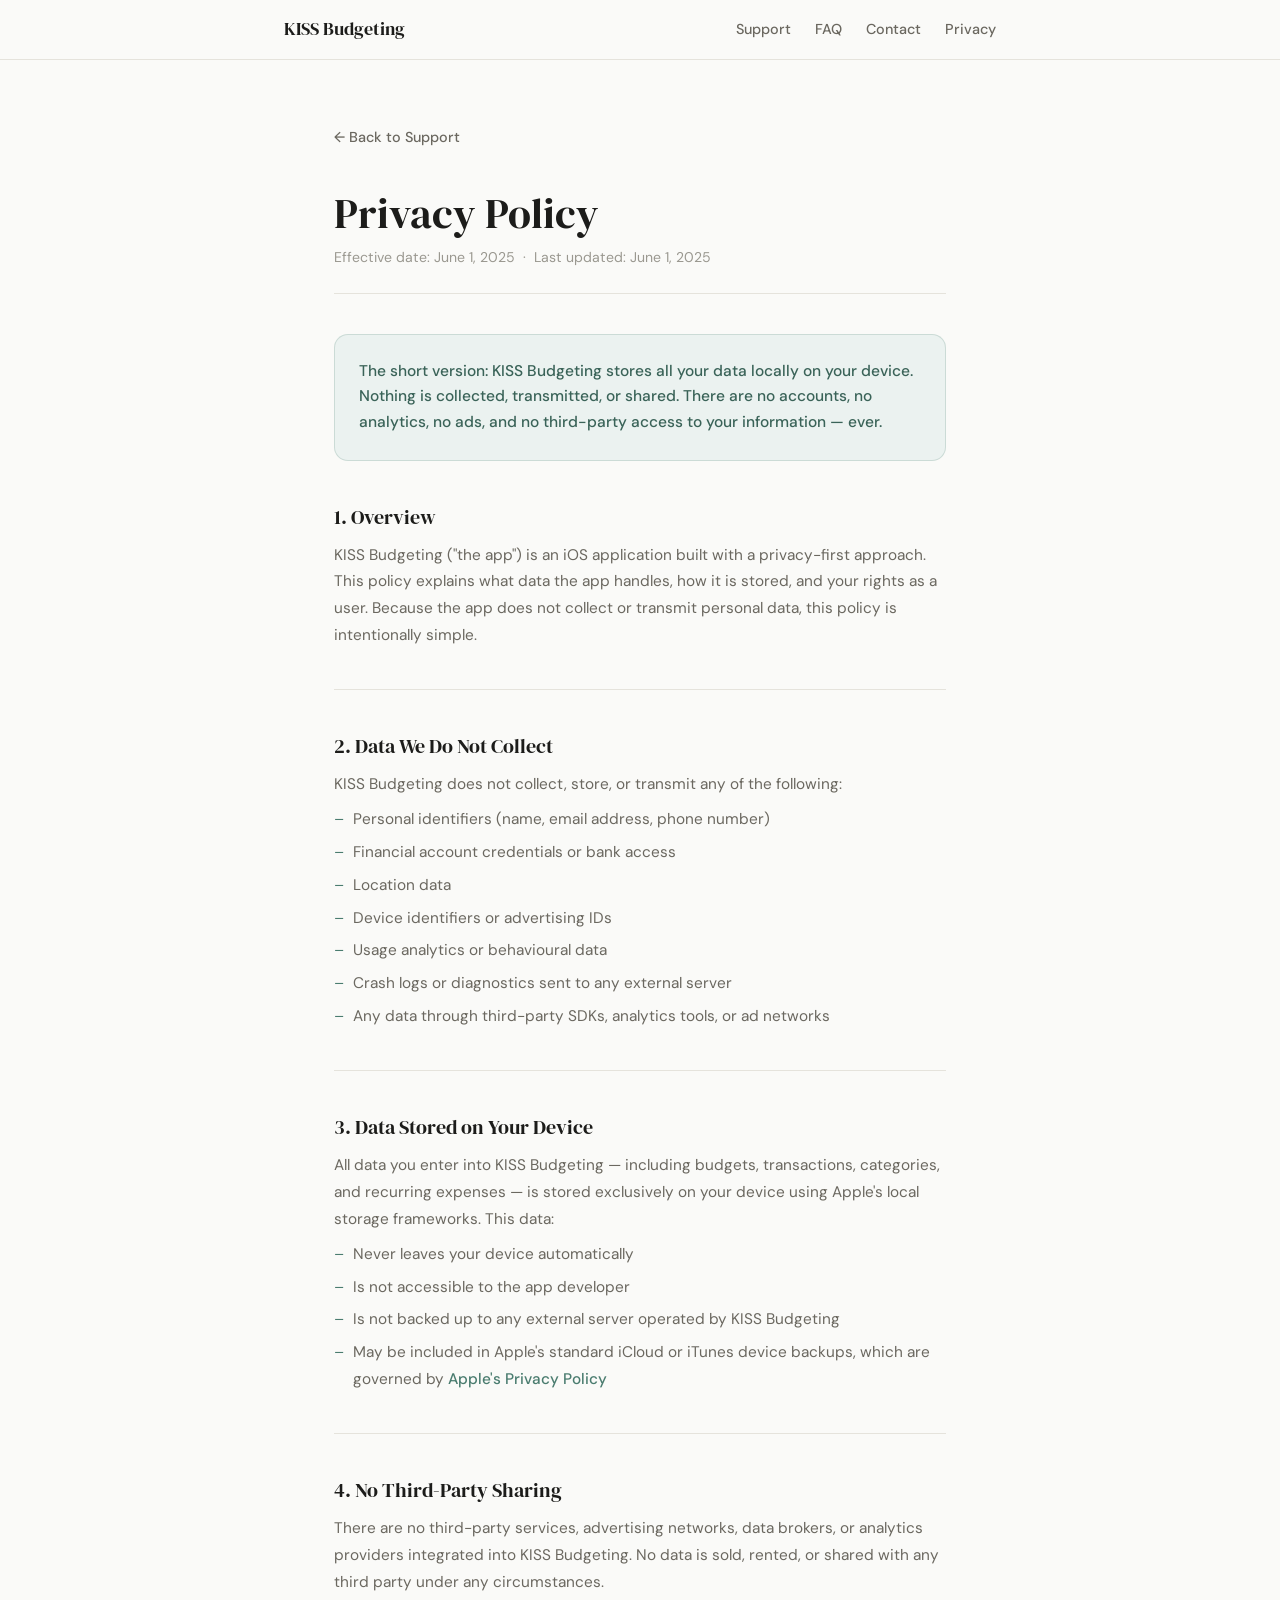
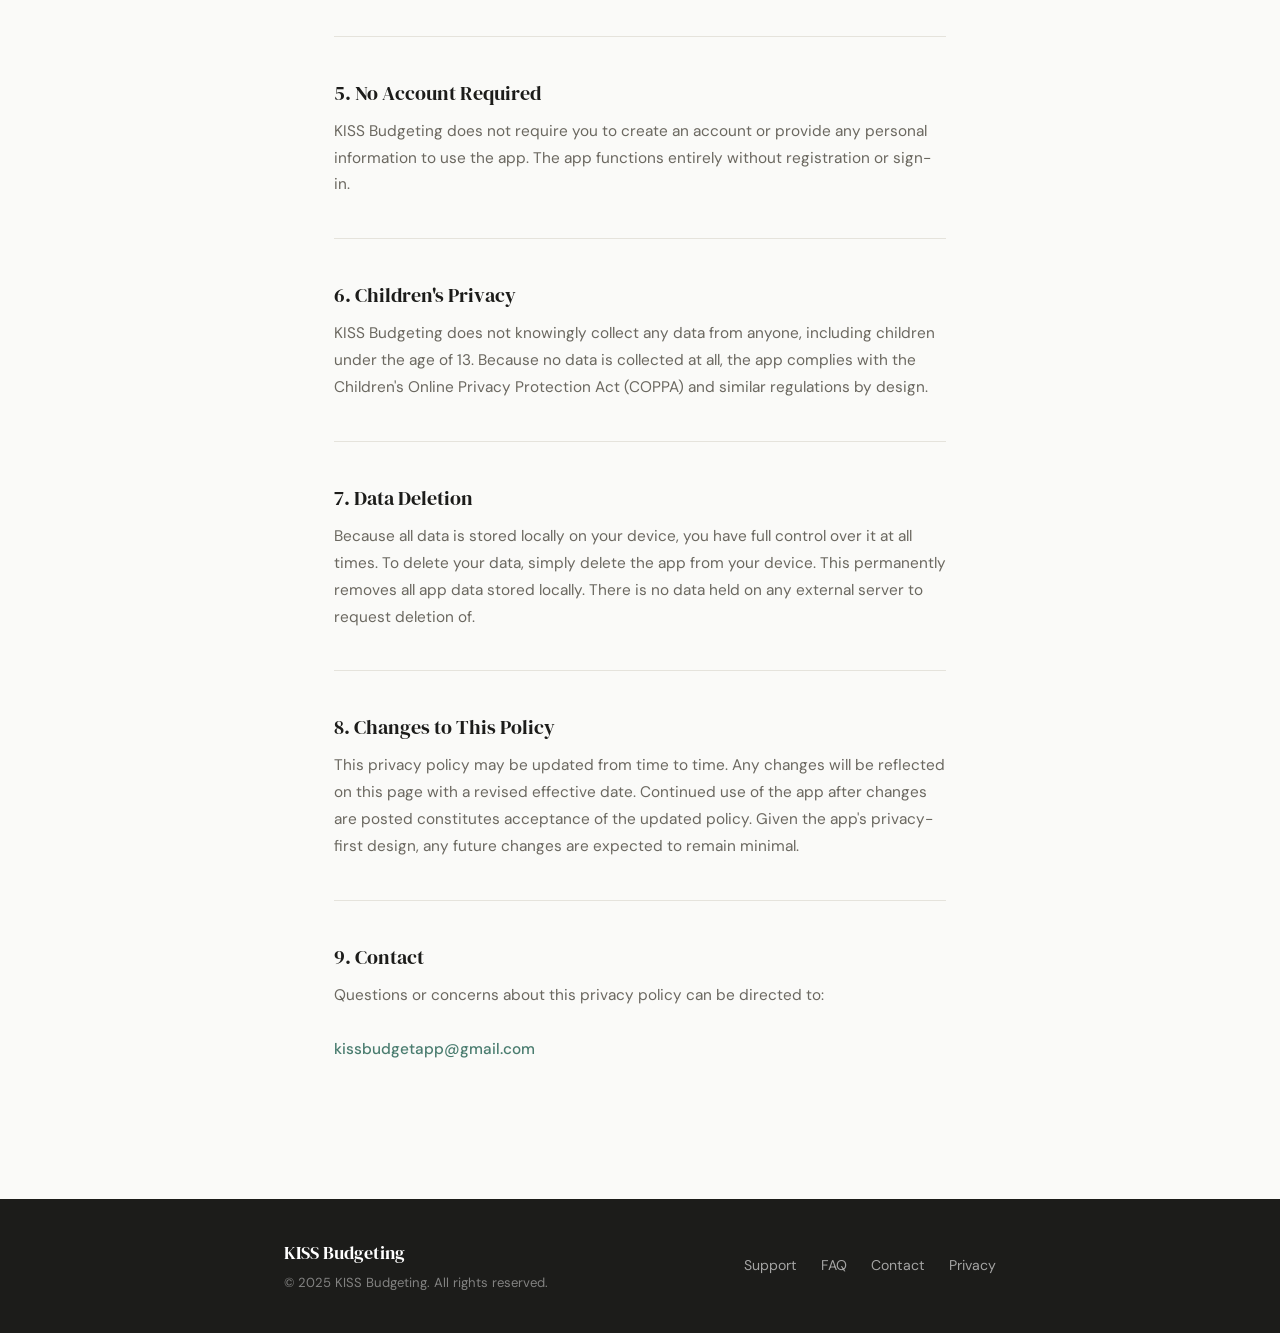
==== privacy.html @ 99a86516 "Add files via upload" ====
<!DOCTYPE html>
<html lang="en">
<head>
  <meta charset="UTF-8" />
  <meta name="viewport" content="width=device-width, initial-scale=1.0" />
  <title>Privacy Policy — KISS Budgeting</title>
  <meta name="description" content="Privacy Policy for KISS Budgeting — your data never leaves your device." />
  <link rel="stylesheet" href="styles.css" />
  <link rel="preconnect" href="https://fonts.googleapis.com" />
  <link rel="preconnect" href="https://fonts.gstatic.com" crossorigin />
  <link href="https://fonts.googleapis.com/css2?family=DM+Serif+Display&family=DM+Sans:wght@400;500;600&display=swap" rel="stylesheet" />
  <style>
    /* Privacy page-specific styles */
    .privacy-page {
      padding: var(--space-xl) 0 var(--space-2xl);
    }

    .privacy-page .container {
      max-width: 660px;
    }

    .privacy-back {
      display: inline-flex;
      align-items: center;
      gap: 6px;
      font-size: 0.9rem;
      font-weight: 500;
      color: var(--color-text-muted);
      text-decoration: none;
      margin-bottom: var(--space-lg);
      transition: color var(--transition);
    }

    .privacy-back:hover,
    .privacy-back:focus-visible {
      color: var(--color-accent);
      text-decoration: none;
    }

    .privacy-header {
      margin-bottom: var(--space-lg);
      padding-bottom: var(--space-md);
      border-bottom: 1px solid var(--color-border);
    }

    .privacy-header h1 {
      font-family: var(--font-heading);
      font-size: clamp(1.8rem, 4vw, 2.6rem);
      font-weight: 400;
      line-height: 1.15;
      margin-bottom: var(--space-xs);
    }

    .privacy-meta {
      font-size: 0.88rem;
      color: var(--color-text-light);
    }

    .privacy-summary {
      background: var(--color-accent-soft);
      border: 1px solid rgba(74,124,111,0.2);
      border-radius: var(--radius-md);
      padding: var(--space-md);
      margin-bottom: var(--space-lg);
    }

    .privacy-summary p {
      font-size: 0.97rem;
      color: var(--color-accent-dark);
      line-height: 1.65;
      font-weight: 500;
    }

    .policy-section {
      margin-bottom: var(--space-lg);
    }

    .policy-section h2 {
      font-family: var(--font-heading);
      font-size: 1.25rem;
      font-weight: 400;
      color: var(--color-text);
      margin-bottom: var(--space-xs);
    }

    .policy-section p,
    .policy-section li {
      font-size: 0.96rem;
      color: var(--color-text-muted);
      line-height: 1.75;
    }

    .policy-section ul {
      list-style: none;
      padding: 0;
      margin-top: var(--space-xs);
      display: flex;
      flex-direction: column;
      gap: 6px;
    }

    .policy-section ul li {
      padding-left: 1.2rem;
      position: relative;
    }

    .policy-section ul li::before {
      content: '–';
      position: absolute;
      left: 0;
      color: var(--color-accent);
    }

    .policy-section a {
      font-weight: 500;
    }

    .policy-divider {
      border: none;
      border-top: 1px solid var(--color-border);
      margin: var(--space-lg) 0;
    }
  </style>
</head>
<body>

  <!-- NAVIGATION -->
  <header class="site-header" role="banner">
    <nav class="nav container" aria-label="Main navigation">
      <a href="index.html" class="nav-logo">KISS Budgeting</a>
      <ul class="nav-links" id="nav-links" role="list">
        <li><a href="index.html#support">Support</a></li>
        <li><a href="index.html#faq">FAQ</a></li>
        <li><a href="index.html#contact">Contact</a></li>
        <li><a href="index.html#privacy">Privacy</a></li>
      </ul>
    </nav>
  </header>

  <main>
    <div class="privacy-page">
      <div class="container">

        <a href="index.html" class="privacy-back" aria-label="Back to support page">
          ← Back to Support
        </a>

        <div class="privacy-header">
          <h1>Privacy Policy</h1>
          <!-- ✏️ Update this date whenever you revise the policy -->
          <p class="privacy-meta">Effective date: June 1, 2025 &nbsp;·&nbsp; Last updated: June 1, 2025</p>
        </div>

        <!-- Plain-language summary at the top -->
        <div class="privacy-summary" role="note" aria-label="Privacy summary">
          <p>
            The short version: KISS Budgeting stores all your data locally on your device.
            Nothing is collected, transmitted, or shared. There are no accounts, no analytics, no ads, and no third-party access to your information — ever.
          </p>
        </div>

        <!-- 1 -->
        <div class="policy-section">
          <h2>1. Overview</h2>
          <p>
            KISS Budgeting ("the app") is an iOS application built with a privacy-first approach.
            This policy explains what data the app handles, how it is stored, and your rights as a user.
            Because the app does not collect or transmit personal data, this policy is intentionally simple.
          </p>
        </div>

        <hr class="policy-divider" />

        <!-- 2 -->
        <div class="policy-section">
          <h2>2. Data We Do Not Collect</h2>
          <p>KISS Budgeting does not collect, store, or transmit any of the following:</p>
          <ul>
            <li>Personal identifiers (name, email address, phone number)</li>
            <li>Financial account credentials or bank access</li>
            <li>Location data</li>
            <li>Device identifiers or advertising IDs</li>
            <li>Usage analytics or behavioural data</li>
            <li>Crash logs or diagnostics sent to any external server</li>
            <li>Any data through third-party SDKs, analytics tools, or ad networks</li>
          </ul>
        </div>

        <hr class="policy-divider" />

        <!-- 3 -->
        <div class="policy-section">
          <h2>3. Data Stored on Your Device</h2>
          <p>
            All data you enter into KISS Budgeting — including budgets, transactions, categories, and recurring expenses — is stored exclusively on your device using Apple's local storage frameworks. This data:
          </p>
          <ul>
            <li>Never leaves your device automatically</li>
            <li>Is not accessible to the app developer</li>
            <li>Is not backed up to any external server operated by KISS Budgeting</li>
            <li>May be included in Apple's standard iCloud or iTunes device backups, which are governed by <a href="https://www.apple.com/legal/privacy/" target="_blank" rel="noopener noreferrer">Apple's Privacy Policy</a></li>
          </ul>
        </div>

        <hr class="policy-divider" />

        <!-- 4 -->
        <div class="policy-section">
          <h2>4. No Third-Party Sharing</h2>
          <p>
            There are no third-party services, advertising networks, data brokers, or analytics providers integrated into KISS Budgeting. No data is sold, rented, or shared with any third party under any circumstances.
          </p>
        </div>

        <hr class="policy-divider" />

        <!-- 5 -->
        <div class="policy-section">
          <h2>5. No Account Required</h2>
          <p>
            KISS Budgeting does not require you to create an account or provide any personal information to use the app. The app functions entirely without registration or sign-in.
          </p>
        </div>

        <hr class="policy-divider" />

        <!-- 6 -->
        <div class="policy-section">
          <h2>6. Children's Privacy</h2>
          <p>
            KISS Budgeting does not knowingly collect any data from anyone, including children under the age of 13. Because no data is collected at all, the app complies with the Children's Online Privacy Protection Act (COPPA) and similar regulations by design.
          </p>
        </div>

        <hr class="policy-divider" />

        <!-- 7 -->
        <div class="policy-section">
          <h2>7. Data Deletion</h2>
          <p>
            Because all data is stored locally on your device, you have full control over it at all times. To delete your data, simply delete the app from your device. This permanently removes all app data stored locally. There is no data held on any external server to request deletion of.
          </p>
        </div>

        <hr class="policy-divider" />

        <!-- 8 -->
        <div class="policy-section">
          <h2>8. Changes to This Policy</h2>
          <p>
            This privacy policy may be updated from time to time. Any changes will be reflected on this page with a revised effective date. Continued use of the app after changes are posted constitutes acceptance of the updated policy. Given the app's privacy-first design, any future changes are expected to remain minimal.
          </p>
        </div>

        <hr class="policy-divider" />

        <!-- 9 -->
        <div class="policy-section">
          <h2>9. Contact</h2>
          <p>
            Questions or concerns about this privacy policy can be directed to:
            <br /><br />
            <!-- ✏️ Replace with your SUPPORT_EMAIL if different -->
            <a href="mailto:kissbudgetapp@gmail.com">kissbudgetapp@gmail.com</a>
          </p>
        </div>

      </div>
    </div>
  </main>

  <!-- FOOTER -->
  <footer class="footer" role="contentinfo">
    <div class="container footer-inner">
      <div class="footer-brand">
        <span class="footer-logo">KISS Budgeting</span>
        <span class="footer-copy">© 2025 KISS Budgeting. All rights reserved.</span>
      </div>
      <nav class="footer-nav" aria-label="Footer navigation">
        <a href="index.html#support">Support</a>
        <a href="index.html#faq">FAQ</a>
        <a href="index.html#contact">Contact</a>
        <a href="privacy.html">Privacy</a>
      </nav>
    </div>
  </footer>

</body>
</html>
---- styles.css ----
/* ==============================================
   KISS BUDGETING — Support Site Stylesheet
   ✏️ To retheme: edit the CSS variables in :root
   ============================================== */

/* -----------------------------------------------
   CSS VARIABLES (Design Tokens)
----------------------------------------------- */
:root {
  /* Colors */
  --color-bg:          #FAFAF8;      /* warm off-white page background */
  --color-bg-alt:      #F3F2EE;      /* slightly deeper for alternating sections */
  --color-surface:     #FFFFFF;      /* card / component backgrounds */
  --color-border:      #E5E3DC;      /* subtle borders */
  --color-accent:      #4A7C6F;      /* sage green — primary brand accent */
  --color-accent-dark: #3A6358;      /* hover state for accent */
  --color-accent-soft: #EBF2F0;      /* very light tint for backgrounds */
  --color-text:        #1C1C1A;      /* near-black body text */
  --color-text-muted:  #6B6860;      /* secondary / descriptive text */
  --color-text-light:  #9A9890;      /* placeholders, captions */

  /* Typography */
  --font-heading: 'DM Serif Display', Georgia, serif;
  --font-body:    'DM Sans', system-ui, sans-serif;

  /* Spacing scale */
  --space-xs:  0.5rem;
  --space-sm:  1rem;
  --space-md:  1.5rem;
  --space-lg:  2.5rem;
  --space-xl:  4rem;
  --space-2xl: 6rem;

  /* Radii */
  --radius-sm: 8px;
  --radius-md: 14px;
  --radius-lg: 20px;

  /* Shadows */
  --shadow-sm: 0 1px 4px rgba(0,0,0,0.06), 0 1px 2px rgba(0,0,0,0.04);
  --shadow-md: 0 4px 16px rgba(0,0,0,0.08), 0 1px 4px rgba(0,0,0,0.04);

  /* Transitions */
  --transition: 0.18s ease;

  /* Layout */
  --max-width: 760px;
  --header-height: 60px;
}

/* -----------------------------------------------
   RESET & BASE
----------------------------------------------- */
*, *::before, *::after {
  box-sizing: border-box;
  margin: 0;
  padding: 0;
}

html {
  scroll-behavior: smooth;
  scroll-padding-top: calc(var(--header-height) + 16px);
  font-size: 16px;
  -webkit-text-size-adjust: 100%;
}

body {
  font-family: var(--font-body);
  background-color: var(--color-bg);
  color: var(--color-text);
  line-height: 1.65;
  min-height: 100vh;
}

img {
  max-width: 100%;
  display: block;
}

a {
  color: var(--color-accent);
  text-decoration: none;
}

a:hover,
a:focus-visible {
  color: var(--color-accent-dark);
  text-decoration: underline;
}

/* Focus ring — accessible, not intrusive */
:focus-visible {
  outline: 2px solid var(--color-accent);
  outline-offset: 3px;
  border-radius: 4px;
}

/* -----------------------------------------------
   LAYOUT UTILITIES
----------------------------------------------- */
.container {
  width: 100%;
  max-width: var(--max-width);
  margin-left: auto;
  margin-right: auto;
  padding-left: var(--space-md);
  padding-right: var(--space-md);
}

/* -----------------------------------------------
   HEADER / NAV
----------------------------------------------- */
.site-header {
  position: sticky;
  top: 0;
  z-index: 100;
  background: rgba(250, 250, 248, 0.92);
  backdrop-filter: blur(12px);
  -webkit-backdrop-filter: blur(12px);
  border-bottom: 1px solid var(--color-border);
  height: var(--header-height);
  display: flex;
  align-items: center;
}

.nav {
  display: flex;
  align-items: center;
  justify-content: space-between;
  gap: var(--space-md);
  height: 100%;
}

.nav-logo {
  font-family: var(--font-heading);
  font-size: 1.15rem;
  color: var(--color-text);
  text-decoration: none;
  white-space: nowrap;
  flex-shrink: 0;
}

.nav-logo:hover,
.nav-logo:focus-visible {
  color: var(--color-accent);
  text-decoration: none;
}

.nav-links {
  list-style: none;
  display: flex;
  align-items: center;
  gap: var(--space-md);
}

.nav-links a {
  font-size: 0.9rem;
  font-weight: 500;
  color: var(--color-text-muted);
  text-decoration: none;
  transition: color var(--transition);
}

.nav-links a:hover,
.nav-links a:focus-visible {
  color: var(--color-accent);
  text-decoration: none;
}

/* Hamburger — hidden on desktop */
.nav-toggle {
  display: none;
  flex-direction: column;
  justify-content: center;
  gap: 5px;
  background: none;
  border: none;
  cursor: pointer;
  padding: 4px;
  width: 32px;
  height: 32px;
}

.nav-toggle span {
  display: block;
  width: 22px;
  height: 2px;
  background: var(--color-text);
  border-radius: 2px;
  transition: transform var(--transition), opacity var(--transition);
}

/* Hamburger open state */
.nav-toggle[aria-expanded="true"] span:nth-child(1) {
  transform: translateY(7px) rotate(45deg);
}
.nav-toggle[aria-expanded="true"] span:nth-child(2) {
  opacity: 0;
}
.nav-toggle[aria-expanded="true"] span:nth-child(3) {
  transform: translateY(-7px) rotate(-45deg);
}

/* -----------------------------------------------
   BUTTONS
----------------------------------------------- */
.btn {
  display: inline-flex;
  align-items: center;
  justify-content: center;
  font-family: var(--font-body);
  font-size: 0.95rem;
  font-weight: 600;
  border-radius: var(--radius-sm);
  padding: 0.65rem 1.4rem;
  cursor: pointer;
  border: 2px solid transparent;
  transition: background var(--transition), color var(--transition), border-color var(--transition), box-shadow var(--transition);
  text-decoration: none;
  white-space: nowrap;
}

.btn-primary {
  background: var(--color-accent);
  color: #fff;
  border-color: var(--color-accent);
}

.btn-primary:hover,
.btn-primary:focus-visible {
  background: var(--color-accent-dark);
  border-color: var(--color-accent-dark);
  color: #fff;
  text-decoration: none;
  box-shadow: 0 4px 12px rgba(74,124,111,0.25);
}

.btn-secondary {
  background: transparent;
  color: var(--color-accent);
  border-color: var(--color-accent);
}

.btn-secondary:hover,
.btn-secondary:focus-visible {
  background: var(--color-accent-soft);
  color: var(--color-accent-dark);
  text-decoration: none;
}

/* -----------------------------------------------
   SECTIONS
----------------------------------------------- */
.section {
  padding: var(--space-xl) 0;
}

.section-alt {
  background-color: var(--color-bg-alt);
}

.section-header {
  text-align: center;
  margin-bottom: var(--space-lg);
}

.section-header h2 {
  font-family: var(--font-heading);
  font-size: 2rem;
  font-weight: 400;
  color: var(--color-text);
  margin-bottom: var(--space-xs);
  line-height: 1.2;
}

.section-subtext {
  color: var(--color-text-muted);
  font-size: 1rem;
  max-width: 520px;
  margin: 0 auto;
}

/* -----------------------------------------------
   HERO
----------------------------------------------- */
.hero {
  padding: var(--space-2xl) 0 var(--space-xl);
  text-align: center;
  background: var(--color-bg);
}

.hero-inner {
  display: flex;
  flex-direction: column;
  align-items: center;
  gap: var(--space-sm);
}

.hero-icon {
  width: 96px;
  height: 96px;
  border-radius: 22px;
  box-shadow: var(--shadow-md);
  margin-bottom: var(--space-xs);
}

.hero-badge {
  display: inline-block;
  font-size: 0.78rem;
  font-weight: 600;
  letter-spacing: 0.08em;
  text-transform: uppercase;
  color: var(--color-accent);
  background: var(--color-accent-soft);
  border: 1px solid rgba(74,124,111,0.2);
  border-radius: 999px;
  padding: 0.3rem 0.85rem;
}

.hero h1 {
  font-family: var(--font-heading);
  font-size: clamp(2.4rem, 6vw, 3.4rem);
  font-weight: 400;
  line-height: 1.1;
  color: var(--color-text);
  letter-spacing: -0.01em;
}

.hero-description {
  font-size: 1.1rem;
  color: var(--color-text-muted);
  max-width: 480px;
  line-height: 1.7;
  margin-top: var(--space-xs);
}

.hero-cta {
  display: flex;
  gap: var(--space-sm);
  flex-wrap: wrap;
  justify-content: center;
  margin-top: var(--space-sm);
}

/* -----------------------------------------------
   SUPPORT CARDS
----------------------------------------------- */
.cards-grid {
  display: grid;
  grid-template-columns: repeat(auto-fit, minmax(260px, 1fr));
  gap: var(--space-md);
}

.support-card {
  display: flex;
  flex-direction: column;
  gap: var(--space-xs);
  background: var(--color-surface);
  border: 1px solid var(--color-border);
  border-radius: var(--radius-md);
  padding: var(--space-lg) var(--space-md);
  text-decoration: none;
  color: var(--color-text);
  box-shadow: var(--shadow-sm);
  transition: box-shadow var(--transition), border-color var(--transition), transform var(--transition);
}

.support-card:hover,
.support-card:focus-visible {
  box-shadow: var(--shadow-md);
  border-color: var(--color-accent);
  transform: translateY(-2px);
  text-decoration: none;
  color: var(--color-text);
}

.card-icon {
  font-size: 2rem;
  line-height: 1;
  margin-bottom: var(--space-xs);
}

.support-card h3 {
  font-family: var(--font-heading);
  font-size: 1.25rem;
  font-weight: 400;
}

.support-card p {
  font-size: 0.93rem;
  color: var(--color-text-muted);
  flex: 1;
}

.card-link {
  font-size: 0.9rem;
  font-weight: 600;
  color: var(--color-accent);
  margin-top: var(--space-xs);
}

/* -----------------------------------------------
   FAQ ACCORDION
----------------------------------------------- */
.faq-list {
  display: flex;
  flex-direction: column;
  gap: 0;
  border: 1px solid var(--color-border);
  border-radius: var(--radius-md);
  overflow: hidden;
  background: var(--color-surface);
  box-shadow: var(--shadow-sm);
}

.faq-item {
  border-bottom: 1px solid var(--color-border);
}

.faq-item:last-child {
  border-bottom: none;
}

.faq-question {
  width: 100%;
  display: flex;
  align-items: center;
  justify-content: space-between;
  gap: var(--space-sm);
  background: none;
  border: none;
  cursor: pointer;
  padding: var(--space-md);
  font-family: var(--font-body);
  font-size: 0.97rem;
  font-weight: 500;
  color: var(--color-text);
  text-align: left;
  transition: background var(--transition), color var(--transition);
}

.faq-question:hover,
.faq-question:focus-visible {
  background: var(--color-accent-soft);
  color: var(--color-accent-dark);
}

.faq-icon {
  width: 20px;
  height: 20px;
  flex-shrink: 0;
  position: relative;
  border-radius: 50%;
  background: var(--color-accent-soft);
  border: 1.5px solid rgba(74,124,111,0.3);
}

/* Plus / minus icon via pseudo-elements */
.faq-icon::before,
.faq-icon::after {
  content: '';
  position: absolute;
  top: 50%;
  left: 50%;
  background: var(--color-accent);
  border-radius: 2px;
  transition: transform var(--transition), opacity var(--transition);
}

.faq-icon::before {
  width: 10px;
  height: 1.5px;
  transform: translate(-50%, -50%);
}

.faq-icon::after {
  width: 1.5px;
  height: 10px;
  transform: translate(-50%, -50%);
}

/* When expanded, hide the vertical bar (turning + into −) */
.faq-question[aria-expanded="true"] .faq-icon::after {
  opacity: 0;
  transform: translate(-50%, -50%) rotate(90deg);
}

.faq-question[aria-expanded="true"] {
  color: var(--color-accent-dark);
  background: var(--color-accent-soft);
}

.faq-answer {
  padding: 0 var(--space-md) var(--space-md);
  font-size: 0.95rem;
  color: var(--color-text-muted);
  line-height: 1.75;
  animation: fadeIn 0.18s ease;
}

.faq-answer a {
  font-weight: 500;
}

@keyframes fadeIn {
  from { opacity: 0; transform: translateY(-4px); }
  to   { opacity: 1; transform: translateY(0); }
}

/* -----------------------------------------------
   CONTACT
----------------------------------------------- */
.contact-card {
  display: flex;
  align-items: center;
  gap: var(--space-md);
  background: var(--color-surface);
  border: 1px solid var(--color-border);
  border-radius: var(--radius-md);
  padding: var(--space-lg) var(--space-md);
  box-shadow: var(--shadow-sm);
  max-width: 480px;
  margin: 0 auto;
}

.contact-icon {
  font-size: 2.2rem;
  flex-shrink: 0;
}

.contact-body {
  display: flex;
  flex-direction: column;
  gap: 4px;
}

.contact-label {
  font-size: 0.8rem;
  font-weight: 600;
  letter-spacing: 0.06em;
  text-transform: uppercase;
  color: var(--color-text-light);
}

.contact-email {
  font-size: 1rem;
  font-weight: 600;
  color: var(--color-accent);
}

.contact-email:hover,
.contact-email:focus-visible {
  color: var(--color-accent-dark);
}

.contact-response {
  font-size: 0.88rem;
  color: var(--color-text-muted);
  margin-top: 2px;
}

/* -----------------------------------------------
   PRIVACY
----------------------------------------------- */
.privacy-card {
  display: flex;
  align-items: center;
  justify-content: center;
  gap: var(--space-md);
  flex-wrap: wrap;
  font-size: 1.6rem;
}

/* -----------------------------------------------
   FOOTER
----------------------------------------------- */
.footer {
  background: var(--color-text);
  color: rgba(255,255,255,0.7);
  padding: var(--space-lg) 0;
  margin-top: 0;
}

.footer-inner {
  display: flex;
  align-items: center;
  justify-content: space-between;
  gap: var(--space-md);
  flex-wrap: wrap;
}

.footer-brand {
  display: flex;
  flex-direction: column;
  gap: 4px;
}

.footer-logo {
  font-family: var(--font-heading);
  font-size: 1.1rem;
  color: #fff;
}

.footer-copy {
  font-size: 0.82rem;
  color: rgba(255,255,255,0.45);
}

.footer-nav {
  display: flex;
  gap: var(--space-md);
  flex-wrap: wrap;
}

.footer-nav a {
  font-size: 0.88rem;
  color: rgba(255,255,255,0.6);
  text-decoration: none;
  transition: color var(--transition);
}

.footer-nav a:hover,
.footer-nav a:focus-visible {
  color: #fff;
  text-decoration: none;
}

/* -----------------------------------------------
   RESPONSIVE — MOBILE
----------------------------------------------- */
@media (max-width: 640px) {

  :root {
    --space-xl: 3rem;
    --space-2xl: 3.5rem;
  }

  /* Mobile nav */
  .nav-toggle {
    display: flex;
  }

  .nav-links {
    display: none;
    position: absolute;
    top: var(--header-height);
    left: 0;
    right: 0;
    flex-direction: column;
    align-items: stretch;
    gap: 0;
    background: var(--color-surface);
    border-bottom: 1px solid var(--color-border);
    box-shadow: 0 8px 24px rgba(0,0,0,0.08);
    padding: var(--space-xs) 0;
  }

  .nav-links.is-open {
    display: flex;
  }

  .nav-links li {
    width: 100%;
  }

  .nav-links a {
    display: block;
    padding: 0.85rem var(--space-md);
    font-size: 1rem;
    border-bottom: 1px solid var(--color-border);
  }

  .nav-links li:last-child a {
    border-bottom: none;
  }

  .hero h1 {
    font-size: 2.2rem;
  }

  .section-header h2 {
    font-size: 1.65rem;
  }

  .cards-grid {
    grid-template-columns: 1fr;
  }

  .contact-card {
    flex-direction: column;
    text-align: center;
    align-items: center;
  }

  .footer-inner {
    flex-direction: column;
    align-items: flex-start;
    gap: var(--space-md);
  }

  .footer-nav {
    gap: var(--space-sm);
  }
}
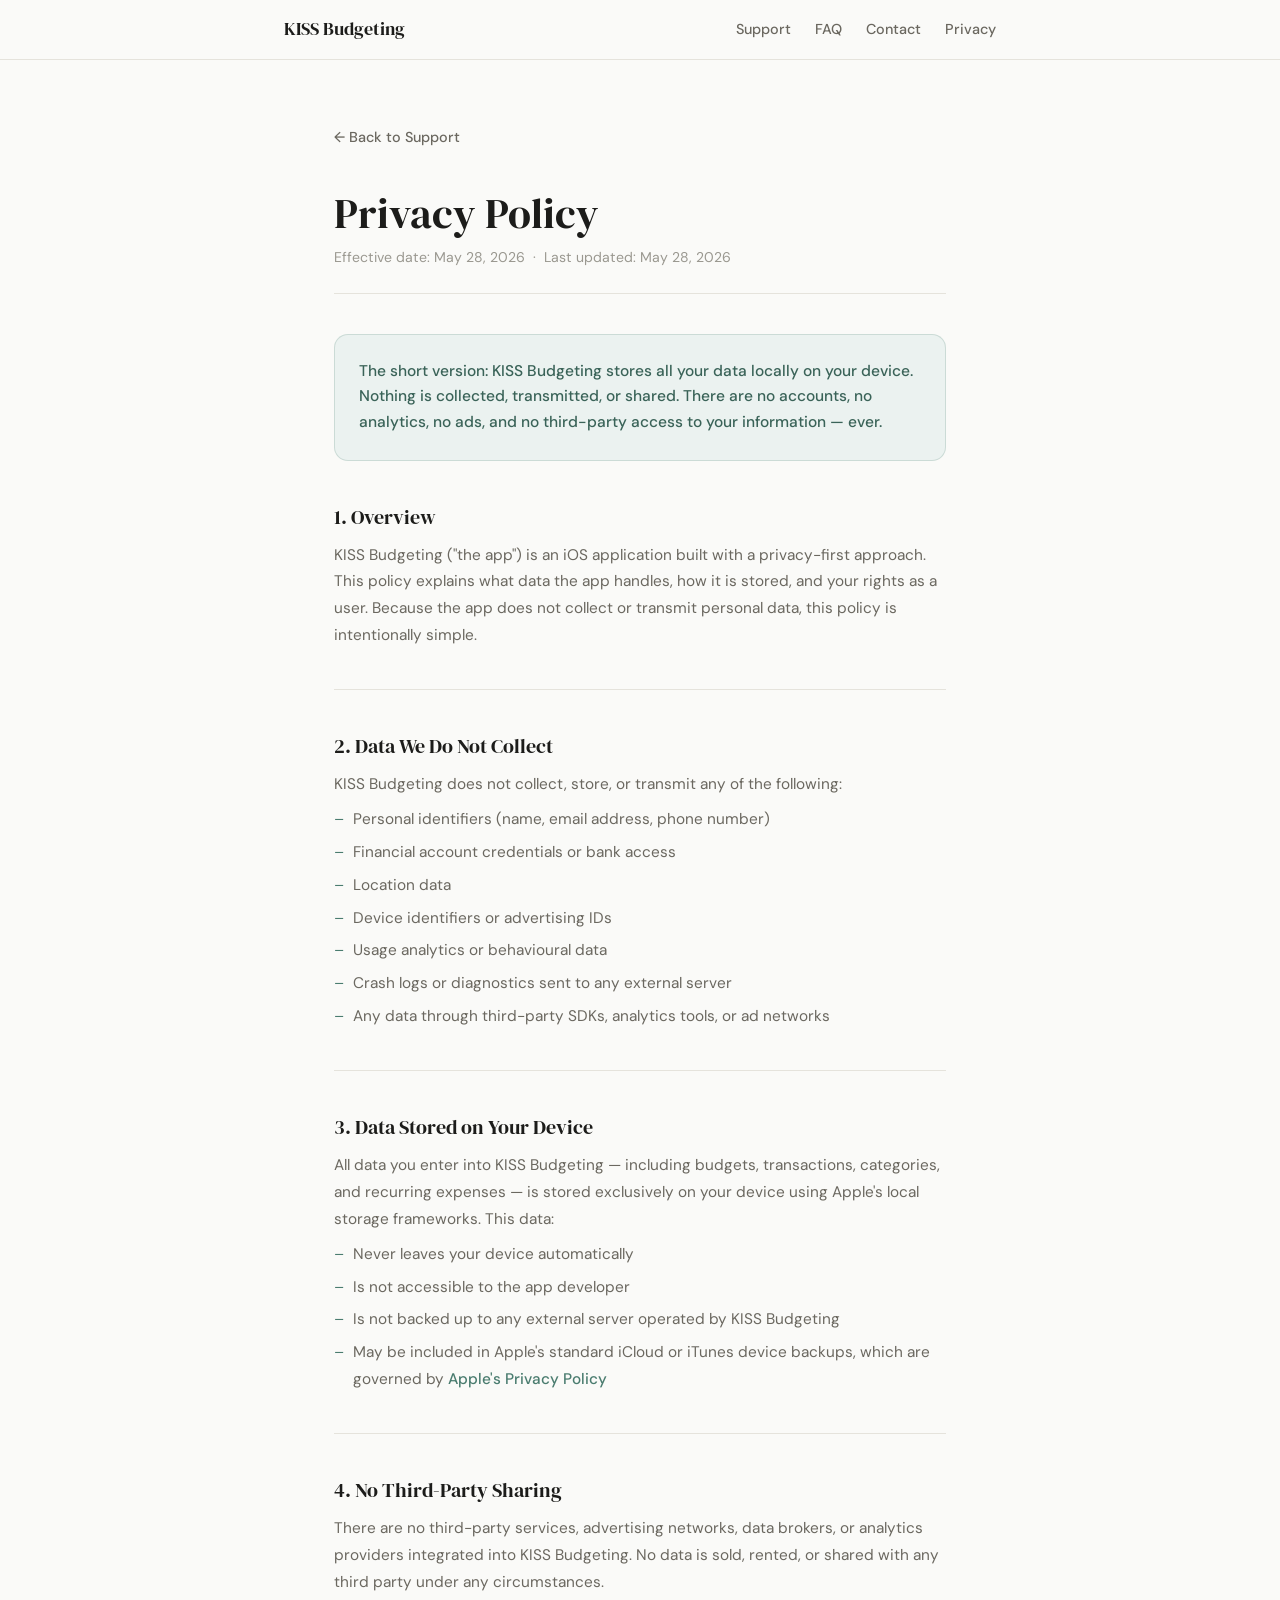
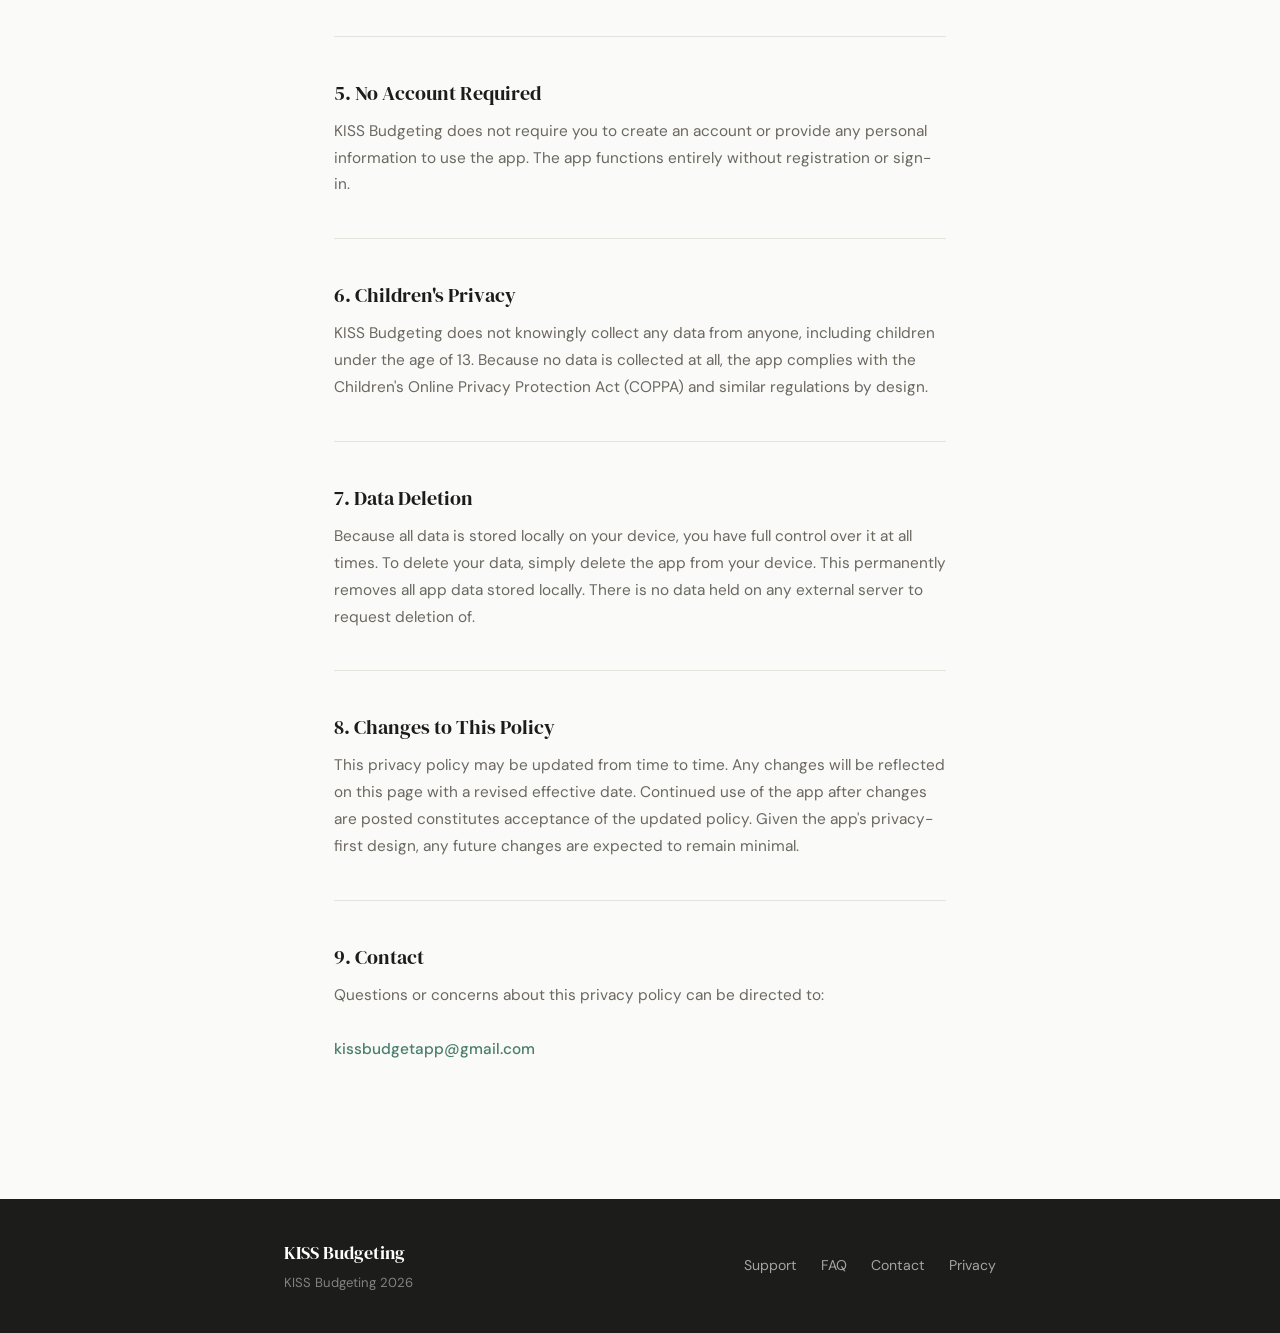
==== commit 28057a6a: "Add files via upload" ====
--- a/privacy.html
+++ b/privacy.html
@@ -148,7 +148,7 @@
         <div class="privacy-header">
           <h1>Privacy Policy</h1>
           <!-- ✏️ Update this date whenever you revise the policy -->
-          <p class="privacy-meta">Effective date: June 1, 2025 &nbsp;·&nbsp; Last updated: June 1, 2025</p>
+          <p class="privacy-meta">Effective date: May 28, 2026 &nbsp;·&nbsp; Last updated: May 28, 2026</p>
         </div>
 
         <!-- Plain-language summary at the top -->
@@ -274,7 +274,7 @@
     <div class="container footer-inner">
       <div class="footer-brand">
         <span class="footer-logo">KISS Budgeting</span>
-        <span class="footer-copy">© 2025 KISS Budgeting. All rights reserved.</span>
+        <span class="footer-copy">KISS Budgeting 2026</span>
       </div>
       <nav class="footer-nav" aria-label="Footer navigation">
         <a href="index.html#support">Support</a>
